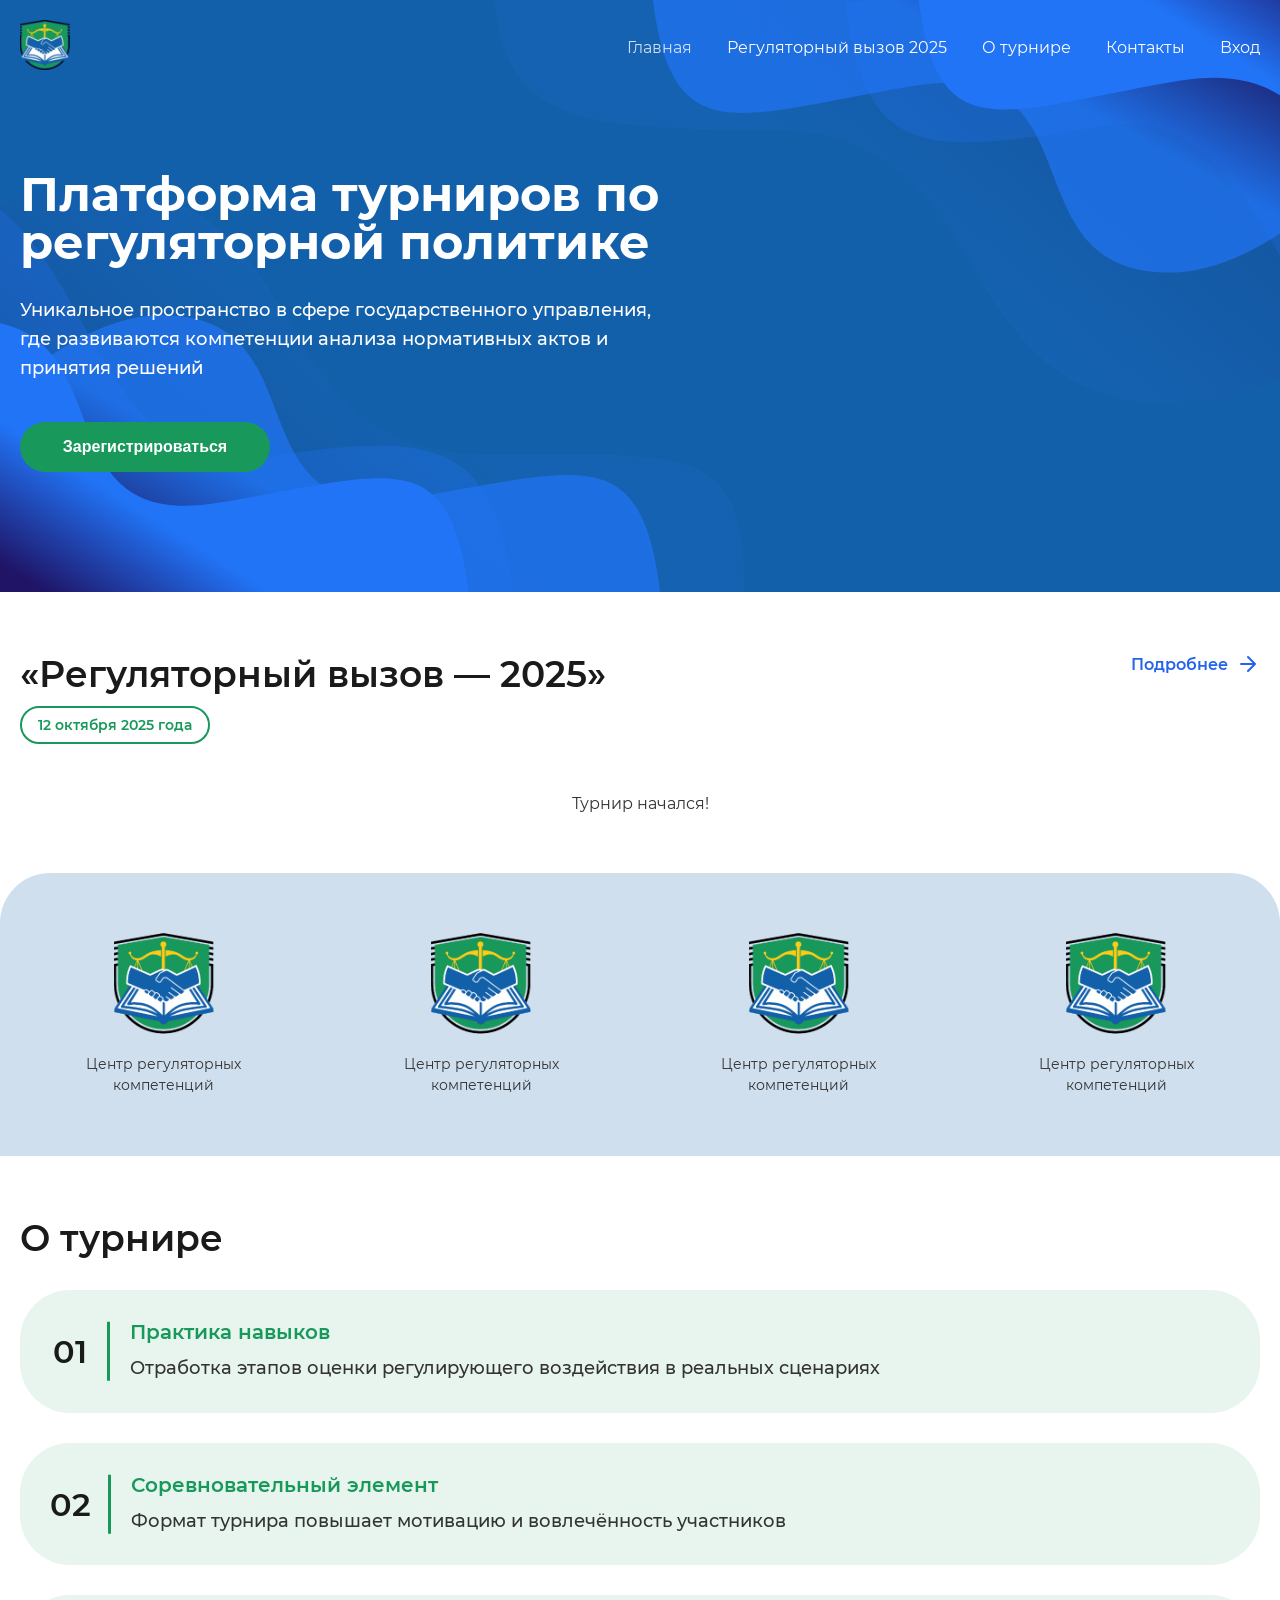
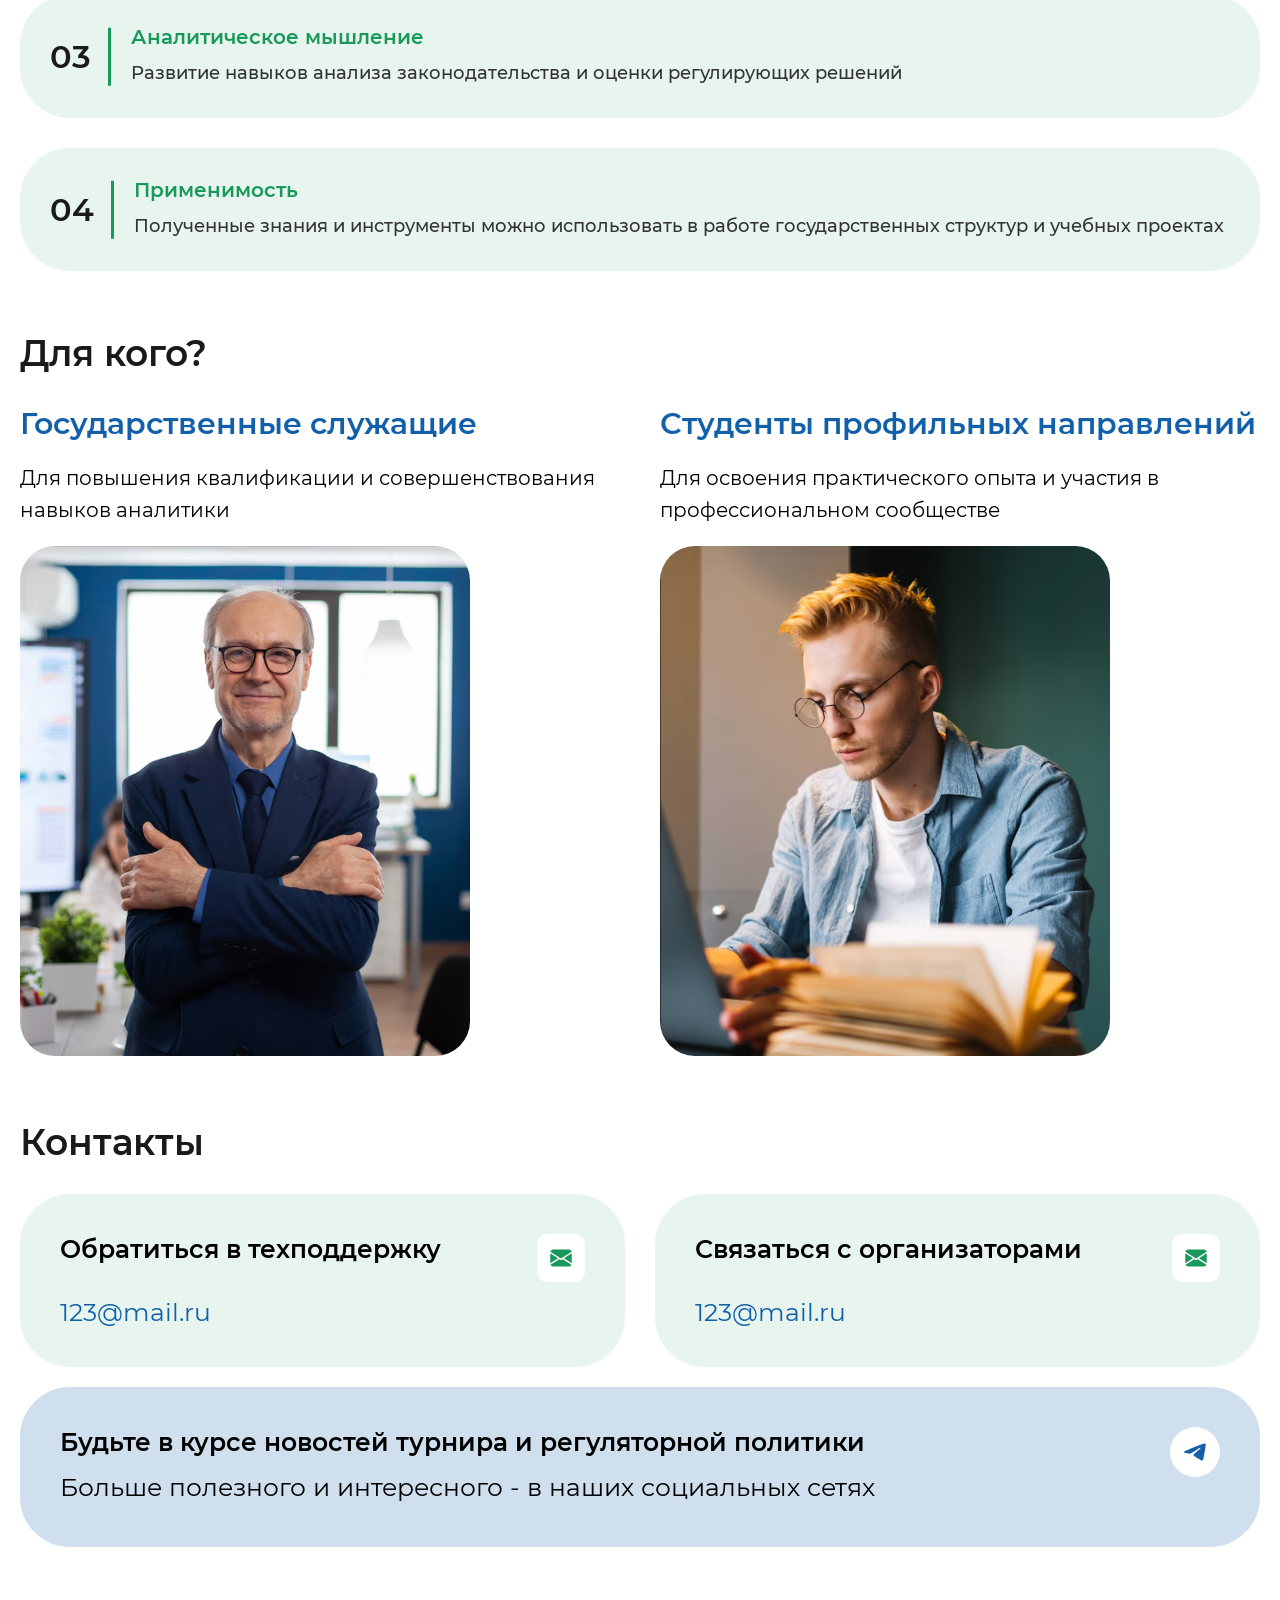
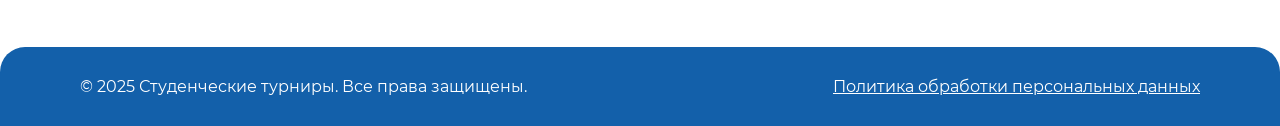
==== index.html @ c188e729 "first commit" ====
<!DOCTYPE html>
<html lang="ru">
<head>
    <meta charset="UTF-8">
    <meta name="viewport" content="width=device-width, initial-scale=1.0">
    <title>Платформа турниров</title>
    <link rel="stylesheet" href="assets/css/main.css">
    <link rel="stylesheet" href="assets/css/header.css">
    <link rel="stylesheet" href="assets/css/fonts.css">
    <link rel="stylesheet" href="assets/css/footer.css">
</head>
<body>
    <div id="header"></div>

    <main>
        <section class="hero-section" id="home">
            <img src="assets/img/index/waves-top.svg" alt="" class="waves-top">
            <img src="assets/img/index/waves-bot.svg" alt="" class="waves-bot">
            <div class="hero-content">
                <div class="container">
                    <h1>Платформа турниров по регуляторной политике</h1>
                    <p class="hero-description">
                        Уникальное пространство в сфере государственного управления,<br>
                        где развиваются компетенции анализа нормативных актов и<br>
                        принятия решений
                    </p>
                    <button class="btn-register">Зарегистрироваться</button>
                </div>
            </div>
        </section>

        <section class="tournament-section" id="tournament">
            <div class="container">
                <div class="tournament-header">
                    <div>
                        <h2>«Регуляторный вызов — 2025»</h2>
                        <span class="tournament-date">12 октября 2025 года</span>
                    </div>
                    <a href="#" class="link-more">
                        Подробнее
                        <svg width="24" height="24" viewBox="0 0 24 24" fill="none">
                            <path d="M5 12H19M19 12L12 5M19 12L12 19" stroke="currentColor" stroke-width="2" stroke-linecap="round" stroke-linejoin="round"/>
                        </svg>
                    </a>
                </div>

                <div class="countdown">
                    <div class="countdown-item">
                        <div class="countdown-value first">14</div>
                        <div class="countdown-label">Дней</div>
                    </div>
                    <div class="countdown-separator">:</div>
                    <div class="countdown-item">
                        <div class="countdown-value second">20</div>
                        <div class="countdown-label">Часов</div>
                    </div>
                    <div class="countdown-separator">:</div>
                    <div class="countdown-item">
                        <div class="countdown-value third">15</div>
                        <div class="countdown-label">Минут</div>
                    </div>
                    <div class="countdown-separator">:</div>
                    <div class="countdown-item">
                        <div class="countdown-value fouth">30</div>
                        <div class="countdown-label">Секунд</div>
                    </div>
                </div>
            </div>
        </section>

        <section class="centers-section">
            <div class="container">
                <div class="centers-grid">
                    <div class="center-card">
                        <img src="assets/img/index/image.svg" alt="Центр">
                        <p>Центр регуляторных компетенций</p>
                    </div>
                    <div class="center-card">
                        <img src="assets/img/index/image.svg" alt="Центр">
                        <p>Центр регуляторных компетенций</p>
                    </div>
                    <div class="center-card">
                        <img src="assets/img/index/image.svg" alt="Центр">
                        <p>Центр регуляторных компетенций</p>
                    </div>
                    <div class="center-card">
                        <img src="assets/img/index/image.svg" alt="Центр">
                        <p>Центр регуляторных компетенций</p>
                    </div>
                </div>
            </div>
        </section>

        <section class="about-section" id="about">
            <div class="container">
                <h2 class="section-title">О турнире</h2>
                <div class="about-grid">
                    <div class="about-item">
                        <div class="about-number">01</div>
                        <div class="about-content">
                            <h3 class="about-title">Практика навыков</h3>
                            <p class="about-description">Отработка этапов оценки регулирующего воздействия в реальных сценариях</p>
                        </div>
                    </div>
                    <div class="about-item">
                        <div class="about-number">02</div>
                        <div class="about-content">
                            <h3 class="about-title">Соревновательный элемент</h3>
                            <p class="about-description">Формат турнира повышает мотивацию и вовлечённость участников</p>
                        </div>
                    </div>
                    <div class="about-item">
                        <div class="about-number">03</div>
                        <div class="about-content">
                            <h3 class="about-title">Аналитическое мышление</h3>
                            <p class="about-description">Развитие навыков анализа законодательства и оценки регулирующих решений</p>
                        </div>
                    </div>
                    <div class="about-item">
                        <div class="about-number">04</div>
                        <div class="about-content">
                            <h3 class="about-title">Применимость</h3>
                            <p class="about-description">Полученные знания и инструменты можно использовать в работе государственных структур и учебных проектах</p>
                        </div>
                    </div>
                </div>
            </div>
        </section>

        <section class="target-audience-section">
            <div class="container">
                <h2 class="section-title">Для кого?</h2>
                <div class="audience-grid">
                    <div class="audience-card">
                        <h3 class="audience-title">Государственные служащие</h3>
                        <p class="audience-description">Для повышения квалификации и совершенствования навыков аналитики</p>
                        <div class="audience-image">
                            <img src="assets/img/index/gos.svg" alt="Государственные служащие">
                        </div>
                    </div>
                    <div class="audience-card">
                        <h3 class="audience-title">Студенты профильных направлений</h3>
                        <p class="audience-description">Для освоения практического опыта и участия в профессиональном сообществе</p>
                        <div class="audience-image">
                            <img src="assets/img/index/students.svg" alt="Студенты профильных направлений">
                        </div>
                    </div>
                </div>
            </div>
        </section>

        <section class="contacts-section" id="contacts">
            <div class="container">
                <h2 class="section-title">Контакты</h2>
                <div class="contacts-grid">
                    <div class="contact-card">
                        <div class="contact-header">
                            <h3 class="contact-title">Обратиться в техподдержку</h3>
                            <div class="contact-icon">
                                <img src="assets/img/index/mail.svg">
                            </div>
                        </div>
                        <a href="mailto:123@mail.ru" class="contact-link">123@mail.ru</a>
                    </div>
                    <div class="contact-card">
                        <div class="contact-header">
                            <h3 class="contact-title">Связаться с организаторами</h3>
                            <div class="contact-icon">
                                <img src="assets/img/index/mail.svg">
                            </div>
                        </div>
                        <a href="mailto:123@mail.ru" class="contact-link">123@mail.ru</a>
                    </div>
                </div>
            </div>
        </section>

        <section class="social-section">
            <div class="container">
                <div class="social-card">
                    <div class="social-content">
                        <h3 class="social-title">Будьте в курсе новостей турнира и регуляторной политики</h3>
                        <p class="social-description">Больше полезного и интересного - в наших социальных сетях</p>
                    </div>
                    <a href="#" class="social-link">
                        <img src="assets/img/index/telegram.svg" alt="Telegram">
                    </a>
                </div>
            </div>
        </section>

        <div id="footer"></div>
    </main>

    <script src="assets/js/connect.js"></script>
    <script src="assets/js/time.js"></script>
    <script src="assets/js/header.js"></script>
</body>
</html>
---- assets/css/main.css ----
* {
    margin: 0;
    padding: 0;
    box-sizing: border-box;
}

body {
    font-family: 'Montserrat';
    color: #333;
    overflow-x: hidden;
}

.container {
    max-width: 1200px;
    margin: 0 auto;
    padding: 0 20px;
}

main {
    margin-top: 0;
    overflow-x: hidden;
}

.section-title {
    font-size: 36px;
    font-weight: 600;
    color: #1a1a1a;
    margin-bottom: 30px;
}

.waves-top {
    position: absolute;
    top: 0;
    right: 0;
    pointer-events: none;
    z-index: 1;
    height: 75%;
}

.waves-bot {
    position: absolute;
    bottom: 0;
    left: 0;
    pointer-events: none;
    z-index: 1;
    height: 75%;
}

.hero-section {
    background: rgba(19, 96, 170, 1);
    position: relative;
    overflow: hidden;
    padding-top: 90px;
}

.hero-content {
    padding: 80px 0 120px;
    position: relative;
    z-index: 10;
}

.hero-content h1 {
    color: white;
    font-size: 48px;
    font-weight: 700;
    line-height: 100%;
    margin-bottom: 30px;
    max-width: 1000px;
}

.hero-description {
    color: white;
    font-size: 18px;
    line-height: 1.6;
    margin-bottom: 40px;
    font-weight: 500;
}

.btn-register {
    background: rgba(25, 152, 91, 1);
    color: white;
    border: none;
    padding: 16px 32px;
    font-size: 16px;
    font-weight: 600;
    border-radius: 50px;
    cursor: pointer;
    transition: background 0.3s;
    width: 250px;
}

.btn-register:hover {
    background: #16a34a;
}

.tournament-section {
    background: white;
    padding: 60px 0;
}

.tournament-header {
    display: flex;
    justify-content: space-between;
    align-items: flex-start;
    margin-bottom: 50px;
}

.tournament-header h2 {
    font-size: 36px;
    font-weight: 600;
    color: #1a1a1a;
    margin-bottom: 10px;
}

.tournament-date {
    display: inline-block;
    color: rgba(25, 152, 91, 1);
    border: 2px solid rgba(25, 152, 91, 1);
    padding: 8px 16px;
    border-radius: 20px;
    font-size: 14px;
    font-weight: 600;
}

.link-more {
    color: #2563eb;
    text-decoration: none;
    font-size: 16px;
    font-weight: 600;
    display: flex;
    align-items: center;
    gap: 8px;
    transition: gap 0.3s;
}

.link-more:hover {
    gap: 12px;
}

.countdown {
    display: flex;
    justify-content: center;
    align-items: center;
    gap: 20px;
}

.countdown-item {
    text-align: center;
}

.countdown-value {
    background: rgba(19, 96, 170, 0.2);
    color: rgba(19, 96, 170, 1);
    font-size: 64px;
    font-weight: 500;
    padding: 20px 40px;
    min-width: 140px;
}

.first {
    border-radius: 50px 0 0 50px;
}

.second {
    border-radius: 0 50px 0 50px;
}

.third {
    border-radius: 50px 0 50px 0;
}

.fouth {
    border-radius: 0 50px 50px 0;
}

.countdown-label {
    margin-top: 10px;
    font-size: 16px;
    color: #666;
}

.countdown-separator {
    font-size: 48px;
    color: rgba(19, 96, 170, 1);
    font-weight: 700;
    align-self: center;
    margin-bottom: 30px;
}

.about-section {
    background: white;
    padding: 60px 0;
}

.about-grid {
    display: grid;
    gap: 30px;
}

.about-item {
    background: rgba(25, 152, 91, 0.1);
    padding: 30px;
    border-radius: 50px;
    display: flex;
    gap: 20px;
    align-items: center;
}

.about-number {
    font-size: 32px;
    font-weight: 600;
    color: #1a1a1a;
    min-width: 60px;
    display: flex;
    align-items: center;
    justify-content: center;
    position: relative;
    padding-right: 20px;
}

.about-number::after {
    content: '';
    position: absolute;
    right: 0;
    top: 50%;
    transform: translateY(-50%);
    height: 150%;
    width: 3px;
    background: rgba(25, 152, 91, 1);
}

.about-content {
    flex: 1;
}

.about-title {
    font-size: 20px;
    font-weight: 600;
    color: rgba(25, 152, 91, 1);
    margin-bottom: 10px;
}

.about-description {
    font-size: 18px;
    line-height: 1.6;
    font-weight: 500;
}

.target-audience-section {
    background: transparent;
}

.audience-grid {
    display: grid;
    grid-template-columns: repeat(2, 1fr);
    gap: 40px;
}

.audience-card {
    border-radius: 12px;
    overflow: hidden;
}

.audience-image {
    overflow: hidden;
}

.audience-image img {
    object-fit: cover;
    width: 75%;
    height: 75%;
}

.audience-title {
    font-size: 30px;
    font-weight: 600;
    color: rgba(19, 96, 170, 1);
    padding: 0 0 20px;
}

.audience-description {
    font-size: 20px;
    font-weight: 400;
    color: rgba(0, 0, 0, 1);
    line-height: 1.6;
    padding: 0 0 20px;
    width: 600px;
}

/* Contacts Section */
.contacts-section {
    background: white;
    padding: 60px 0 20px;
}

.contacts-grid {
    display: grid;
    grid-template-columns: repeat(2, 1fr);
    gap: 30px;
}

.contact-card {
    background: rgba(232, 245, 239, 1);
    padding: 40px;
    border-radius: 50px;
    text-align: left;
    display: flex;
    flex-direction: column;
}

.contact-header {
    display: flex;
    justify-content: space-between;
    align-items: flex-start;
    margin-bottom: 15px;
}

.contact-icon {
    display: flex;
    background: white;
    border-radius: 10px;
    padding: 8px;
    width: 48px;
    height: 48px;
    align-items: center;
    justify-content: center;
}

.contact-icon img {
    width: 22px;
    height: 22px;
}

.contact-title {
    font-size: 25px;
    font-weight: 600;
    color: rgba(0, 0, 0, 1);
    flex: 1;
}

.contact-link {
    font-size: 25px;
    color: rgba(19, 96, 170, 1);
    text-decoration: none;
    font-weight: 400;
    transition: color 0.3s;
}

.contact-link:hover {
    color: rgba(25, 152, 91, 1);
}

/* Social Section */
.social-section {
    background: transparent;
}

.social-card {
    background: rgba(208, 223, 238, 1);
    padding: 40px;
    border-radius: 50px;
    display: flex;
    gap: 30px;
}

.social-content {
    flex: 1;
}

.social-title {
    font-size: 25px;
    font-weight: 600;
    color: rgba(0, 0, 0, 1);
    margin-bottom: 10px;
}

.social-description {
    font-size: 25px;
    color: rgba(0, 0, 0, 1);
    line-height: 1.6;
}

.social-link {
    flex-shrink: 0;
    width: 50px;
    height: 50px;
    background: white;
    border-radius: 50%;
    display: flex;
    align-items: center;
    justify-content: center;
    transition: transform 0.3s;
}

.social-link img {
    width: 22px;
    height: 22px;
}

.social-link:hover {
    transform: scale(1.1);
}

/* Centers Section */
.centers-section {
    background: rgba(208, 223, 238, 1);
    padding: 60px 0;
    border-radius: 50px 50px 0 0;
}

.centers-grid {
    display: grid;
    grid-template-columns: repeat(4, 1fr);
    gap: 30px;
}

.center-card {
    display: flex;
    text-align: center;
    justify-content: center;
    flex-direction: column;
    align-items: center;
}

.center-card img {
    width: 100px;
    height: auto;
    margin-bottom: 20px;
}

.center-card p {
    font-size: 14px;
    color: #333;
    line-height: 1.5;
    width: 200px;
}

/* Responsive */
@media (max-width: 768px) {
    .hero-content h1 {
        font-size: 32px;
    }

    .countdown-value {
        font-size: 40px;
        padding: 15px 25px;
        min-width: 90px;
    }

    .about-grid {
        grid-template-columns: 1fr;
    }

    .audience-grid {
        grid-template-columns: 1fr;
    }

    .contacts-grid {
        grid-template-columns: 1fr;
    }

    .social-card {
        flex-direction: column;
        text-align: center;
    }

    .centers-grid {
        grid-template-columns: repeat(2, 1fr);
    }
}
---- assets/css/header.css ----
* {
    margin: 0;
    padding: 0;
    box-sizing: border-box;
}

body {
    font-family: 'Montserrat';
    color: #333;
}

.container {
    max-width: 1680px;
    margin: 0 auto;
    padding: 0 20px;
}

.header {
    background: transparent;
    position: fixed;
    top: 0;
    left: 0;
    right: 0;
    z-index: 1000;
    transition: background-color 0.3s ease, box-shadow 0.3s ease, padding 0.3s ease;
}

.header.scrolled {
    background: rgba(19, 96, 170, 0.95);
    box-shadow: 0 2px 10px rgba(0, 0, 0, 0.1);
}

.navbar {
    padding: 20px 0;
    transition: padding 0.3s ease;
}

.header.scrolled .navbar {
    padding: 15px 0;
}

.nav-content {
    display: flex;
    align-items: center;
    justify-content: space-between;
}

.logo img {
    height: 50px;
    width: auto;
}

.nav-menu {
    display: flex;
    list-style: none;
    gap: 35px;
    align-items: center;
}

.nav-menu a {
    color: white;
    text-decoration: none;
    font-size: 16px;
    font-weight: 400;
    transition: opacity 0.3s;
    cursor: pointer;
}

.nav-menu a:hover,
.nav-menu a.active {
    opacity: 0.8;
}

@media (max-width: 768px) {
    .nav-menu {
        gap: 15px;
        font-size: 14px;
    }
}
---- assets/css/fonts.css ----
@font-face {
    font-family: 'Montserrat';
    src: url('../fonts/Montserrat-Thin.ttf') format('truetype');
    font-weight: 100;
    font-style: normal;
    font-display: swap;
}

@font-face {
    font-family: 'Montserrat';
    src: url('../fonts/Montserrat-ExtraLight.ttf') format('truetype');
    font-weight: 200;
    font-style: normal;
    font-display: swap;
}

@font-face {
    font-family: 'Montserrat';
    src: url('../fonts/Montserrat-Light.ttf') format('truetype');
    font-weight: 300;
    font-style: normal;
    font-display: swap;
}

@font-face {
    font-family: 'Montserrat';
    src: url('../fonts/Montserrat-Regular.ttf') format('truetype');
    font-weight: 400;
    font-style: normal;
    font-display: swap;
}

@font-face {
    font-family: 'Montserrat';
    src: url('../fonts/Montserrat-Medium.ttf') format('truetype');
    font-weight: 500;
    font-style: normal;
    font-display: swap;
}

@font-face {
    font-family: 'Montserrat';
    src: url('../fonts/Montserrat-SemiBold.ttf') format('truetype');
    font-weight: 600;
    font-style: normal;
    font-display: swap;
}

@font-face {
    font-family: 'Montserrat';
    src: url('../fonts/Montserrat-Bold.ttf') format('truetype');
    font-weight: 700;
    font-style: normal;
    font-display: swap;
}

@font-face {
    font-family: 'Montserrat';
    src: url('../fonts/Montserrat-ExtraBold.ttf') format('truetype');
    font-weight: 800;
    font-style: normal;
    font-display: swap;
}

@font-face {
    font-family: 'Montserrat';
    src: url('../fonts/Montserrat-Black.ttf') format('truetype');
    font-weight: 900;
    font-style: normal;
    font-display: swap;
}
---- assets/css/footer.css ----
.footer {
    background: rgba(19, 96, 170, 1);
    padding: 30px 60px;
    margin-top: 100px;
    border-radius: 25px 25px 0 0;
}

.footer-content {
    display: flex;
    justify-content: space-between;
    align-items: center;
}

.footer-copyright {
    color: white;
    font-size: 16px;
    font-weight: 400;
}

.footer-link {
    color: white;
    font-size: 16px;
    font-weight: 400;
    text-decoration: underline;
    transition: opacity 0.3s;
}

.footer-link:hover {
    opacity: 0.8;
}

@media (max-width: 768px) {
    .footer-content {
        flex-direction: column;
        gap: 15px;
        text-align: center;
    }
}
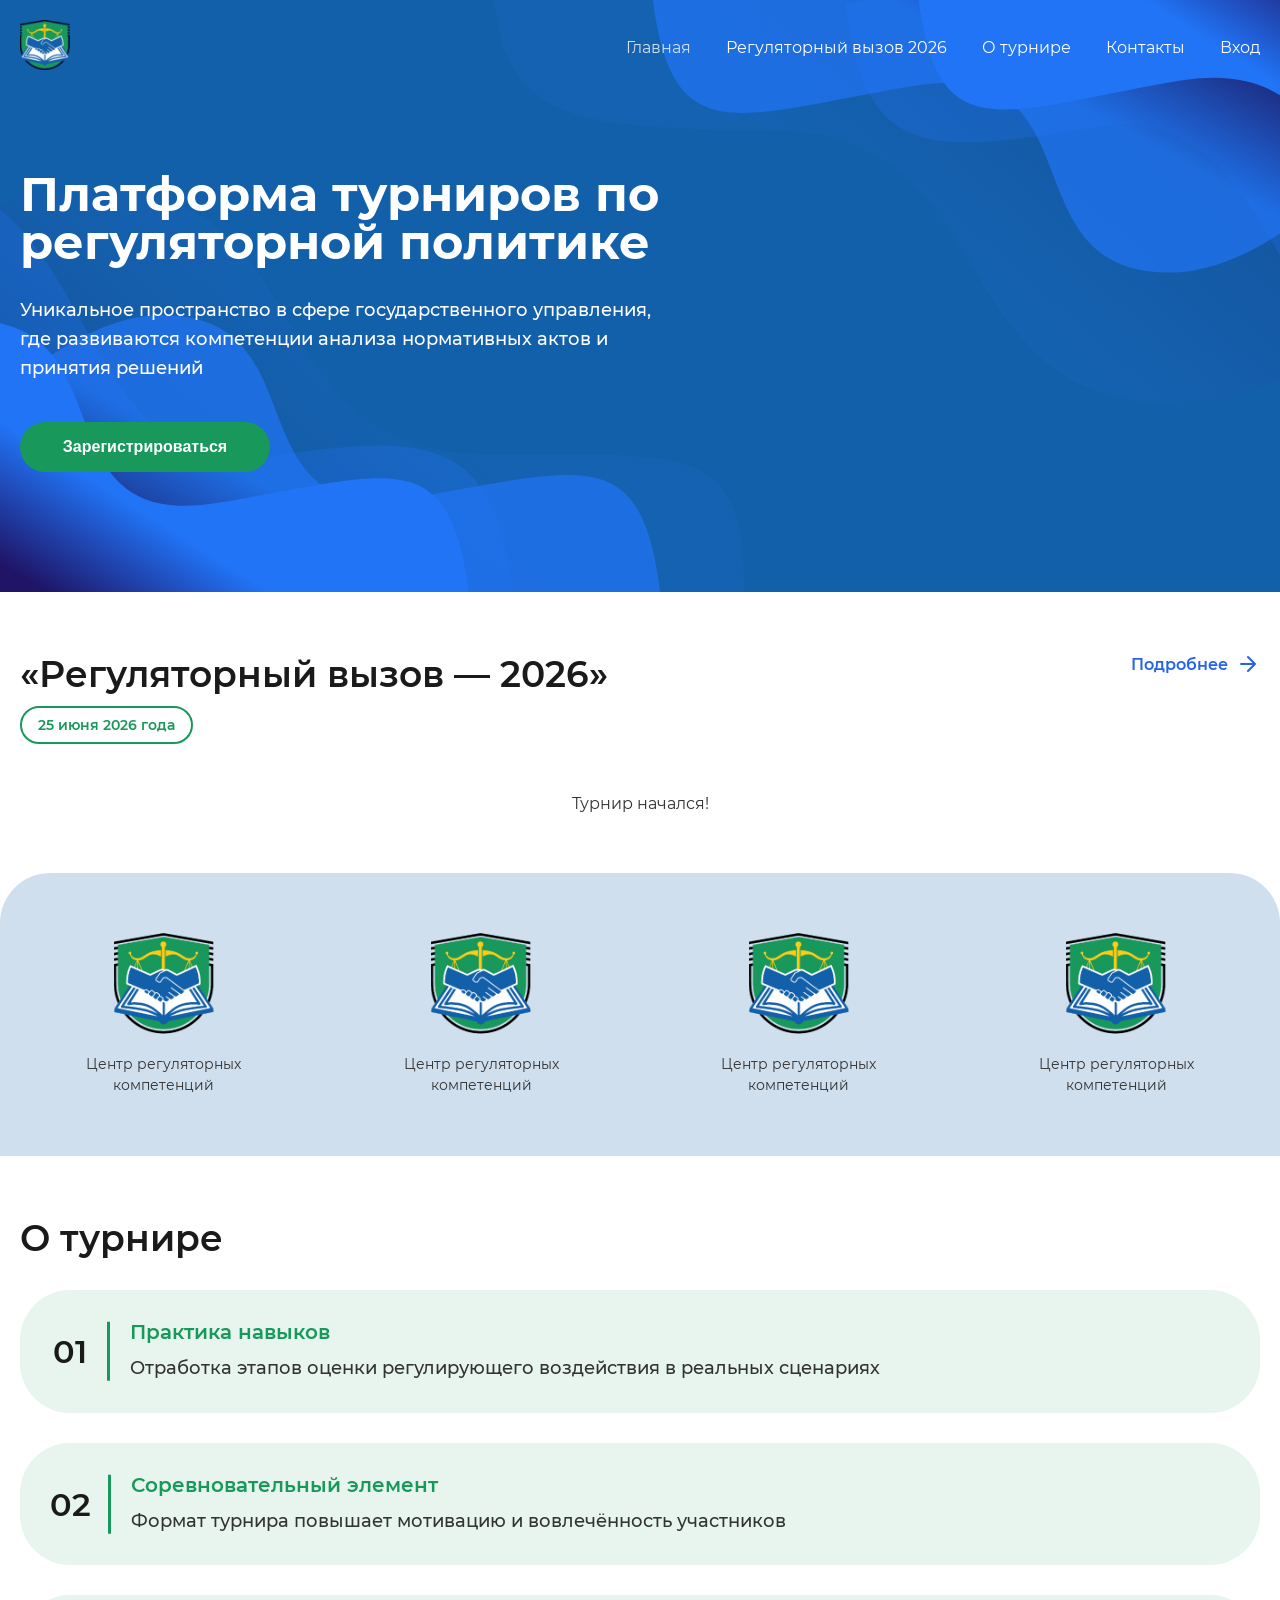
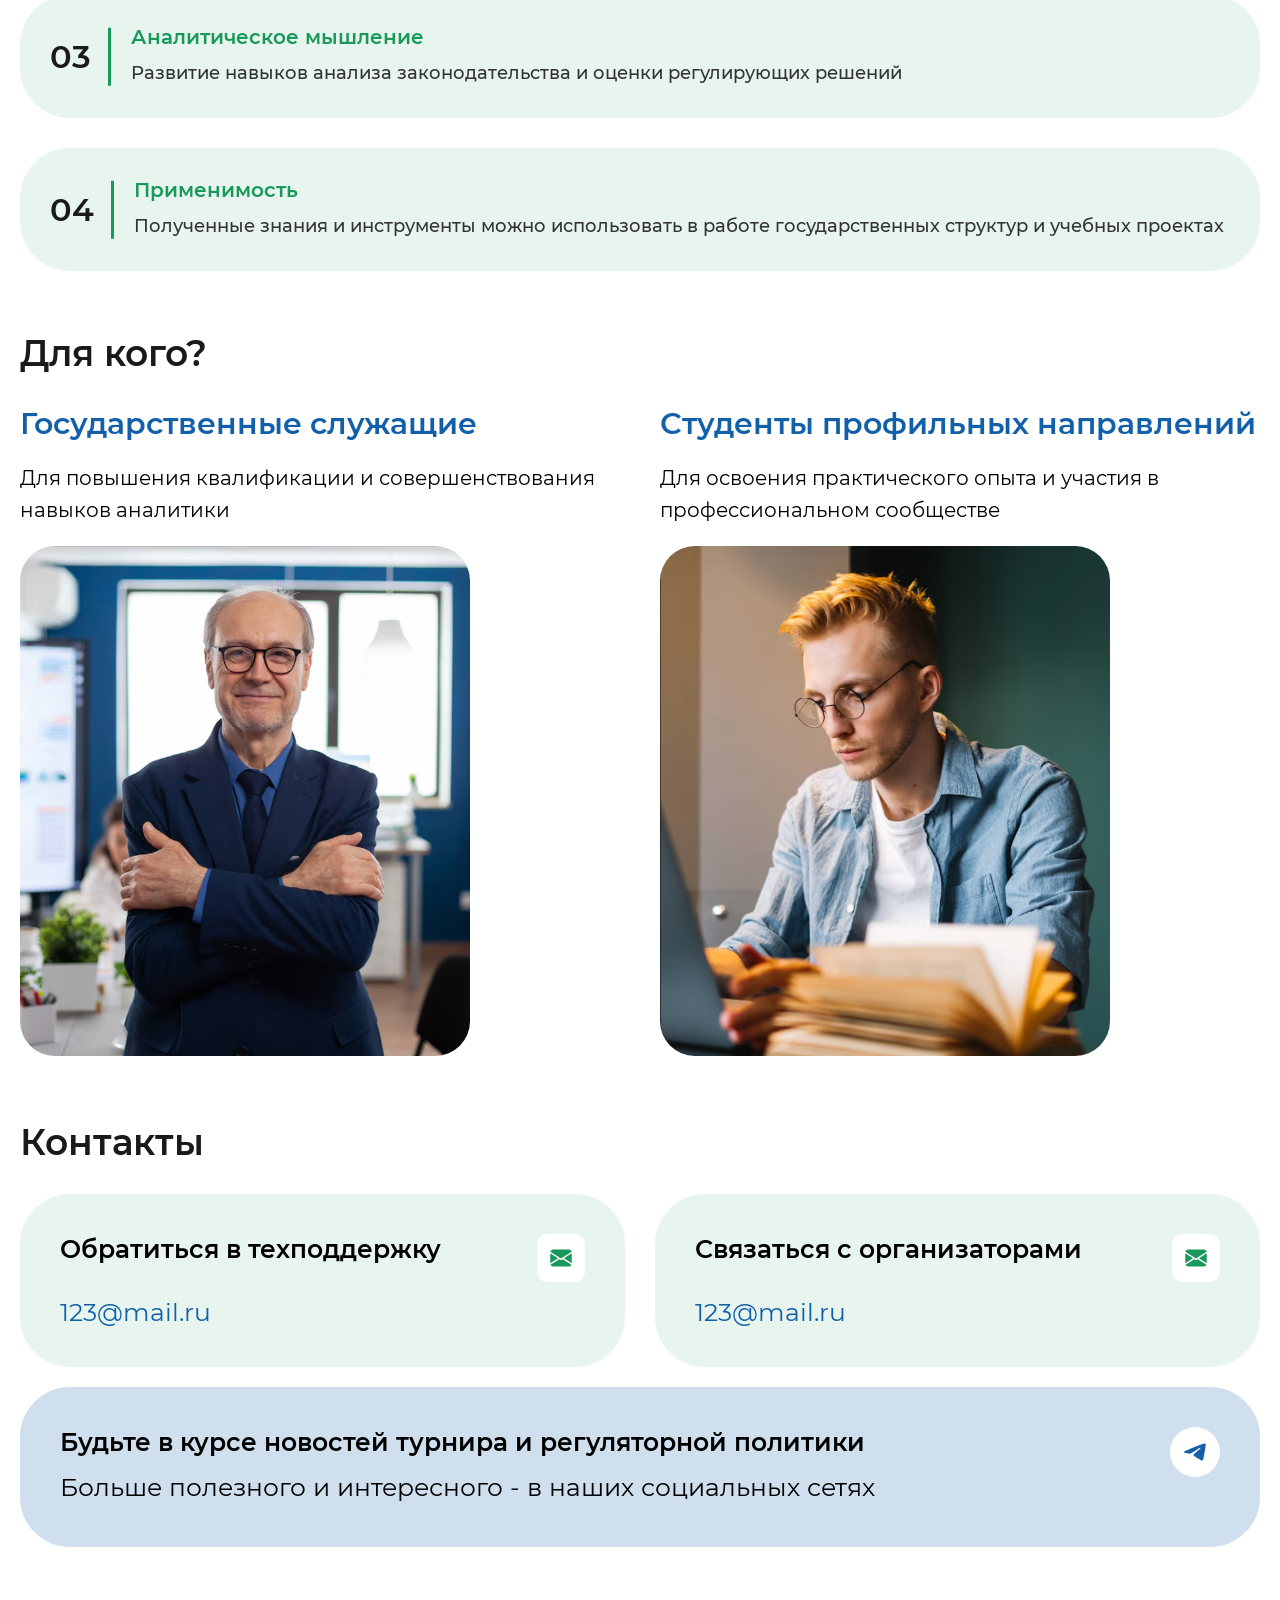
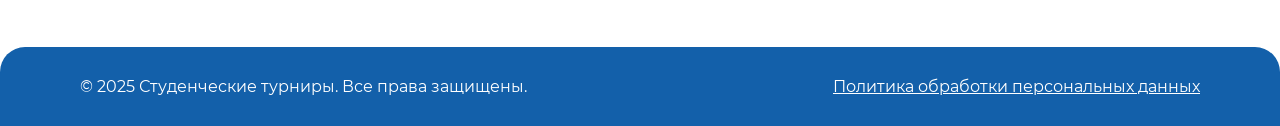
==== commit ea28c199: "fix logo path and date" ====
--- a/index.html
+++ b/index.html
@@ -33,8 +33,8 @@
             <div class="container">
                 <div class="tournament-header">
                     <div>
-                        <h2>«Регуляторный вызов — 2025»</h2>
-                        <span class="tournament-date">12 октября 2025 года</span>
+                        <h2>«Регуляторный вызов — 2026»</h2>
+                        <span class="tournament-date">25 июня 2026 года</span>
                     </div>
                     <a href="#" class="link-more">
                         Подробнее
